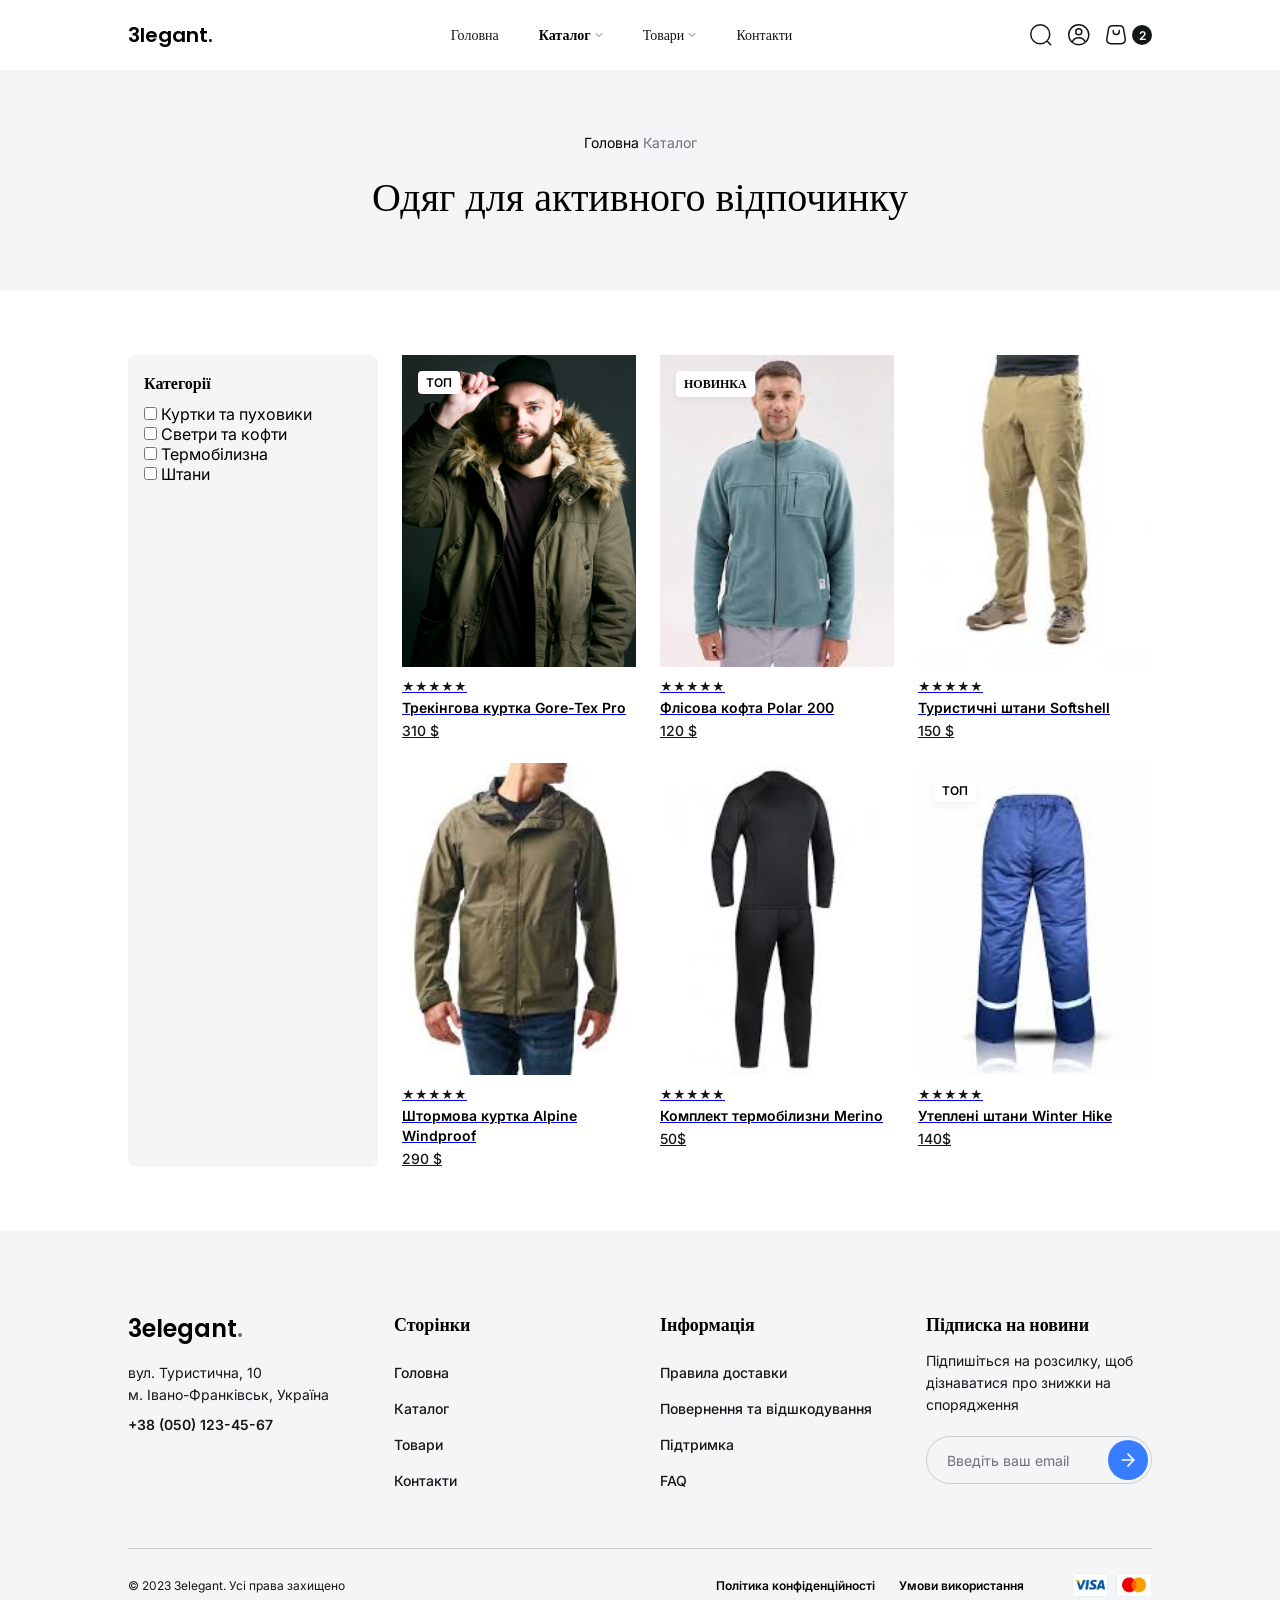
==== catalog.html @ e3bf9ad6 "add 3 pages and filters" ====
<!DOCTYPE html>
<html lang="uk">
<head>
  <meta charset="UTF-8">
  <meta name="viewport" content="width=device-width, initial-scale=1.0">
  <title>Каталог - 3legant</title>
  <meta name="description" content="Каталог одягу для активного відпочинку, туризму та спорту.">
  <script src="assets/js/script.js" defer></script>
  <link rel="stylesheet" href="assets/css/style.css">
</head>
<body>

  <header class="main-header">
    <div class="header-container">
      <button class="burger-menu" aria-label="Відкрити меню"><span></span><span></span><span></span></button>
      <a href="index.html" class="logo">3legant.</a>
      <nav class="nav-menu">
        <a href="index.html" class="nav-link">Головна</a>
        <a href="catalog.html" class="nav-link dropdown active">Каталог</a>
        <a href="product.html" class="nav-link dropdown">Товари</a>
        <a href="contact.html" class="nav-link">Контакти</a>
      </nav>
      <div class="header-icons">
        <button class="icon-btn search-btn" aria-label="Пошук">
          <svg width="22" height="22" viewBox="0 0 22 22" fill="none" xmlns="http://www.w3.org/2000/svg"><path d="M17.25 17.25L20.75 20.75M19.75 10.25C19.75 5.00329 15.4967 0.75 10.25 0.75C5.00329 0.75 0.75 5.00329 0.75 10.25C0.75 15.4967 5.00329 19.75 10.25 19.75C15.4967 19.75 19.75 15.4967 19.75 10.25Z" stroke="#141718" stroke-width="1.5" stroke-linecap="round" stroke-linejoin="round"/></svg>
        </button>
        <button class="icon-btn profile-btn" aria-label="Профіль">
          <svg width="22" height="22" viewBox="0 0 22 22" fill="none" xmlns="http://www.w3.org/2000/svg"><path d="M17.3088 18.2988C16.3154 15.6418 13.7536 13.75 10.75 13.75C7.74638 13.75 5.1846 15.6418 4.19117 18.2988M4.19117 18.2988C5.94694 19.8256 8.24052 20.75 10.75 20.75C13.2595 20.75 15.5531 19.8256 17.3088 18.2988C19.4172 16.4654 20.75 13.7634 20.75 10.75C20.75 5.22715 16.2728 0.75 10.75 0.75C5.22715 0.75 0.75 5.22715 0.75 10.75C0.75 13.7634 2.08285 16.4654 4.19117 18.2988ZM13.75 7.75C13.75 9.40685 12.4069 10.75 10.75 10.75C9.09315 10.75 7.75 9.40685 7.75 7.75C7.75 6.09315 9.09315 4.75 10.75 4.75C12.4069 4.75 13.75 6.09315 13.75 7.75Z" stroke="#141718" stroke-width="1.5" stroke-linejoin="round"/></svg>
        </button>
        <div class="cart-wrapper">
          <a href="#" class="cart-link" aria-label="Кошик">
            <svg width="21" height="20" viewBox="0 0 21 20" fill="none" xmlns="http://www.w3.org/2000/svg"><path d="M13.6408 0.75H6.41784C4.46248 0.75 2.79372 2.16365 2.47226 4.0924L0.805597 14.0924C0.399243 16.5305 2.27942 18.75 4.75117 18.75H15.3075C17.7792 18.75 19.6594 16.5305 19.2531 14.0924L17.5864 4.0924C17.2649 2.16365 15.5962 0.75 13.6408 0.75Z" stroke="#141718" stroke-width="1.5" stroke-linejoin="round"/><path d="M7.25 5.5L7.25 6.5C7.25 8.15685 8.59315 9.5 10.25 9.5C11.9069 9.5 13.25 8.15685 13.25 6.5V5.5" stroke="#141718" stroke-width="1.5" stroke-linecap="round" stroke-linejoin="round"/></svg>
          </a>
          <div class="cart-badge">2</div>
        </div>
      </div>
    </div> 
  </header>

  <main>
    <section class="page-header">
      <div class="breadcrumbs">
        <a href="index.html">Головна</a> Каталог
      </div>
      <h1 class="section-title">Одяг для активного відпочинку</h1>
    </section>

    <section class="catalog-content">
      <div class="catalog-layout">
        <aside class="filters-sidebar">
          <div class="filter-group">
            <h3 class="filter-title">Категорії</h3>
            <label><input type="checkbox" class="category-filter" value="jackets"> Куртки та пуховики</label><br>
            <label><input type="checkbox" class="category-filter" value="fleece"> Светри та кофти</label><br>
            <label><input type="checkbox" class="category-filter" value="thermal"> Термобілизна</label><br>
            <label><input type="checkbox" class="category-filter" value="pants"> Штани</label>
          </div>
        </aside>
        <div class="catalog-grid" id="catalogGrid">
        </div>

      </div>
    </section>
  </main>
  <footer id="footer" class="main-footer">
    <div class="footer-top-grid">
      <div class="footer-brand-col">
        <a href="index.html" class="footer-logo">3elegant<span>.</span></a>
        <p class="footer-address">вул. Туристична, 10<br>м. Івано-Франківськ, Україна</p>
        <p class="footer-phone">+38 (050) 123-45-67</p>
      </div>

      <div class="footer-menu-col">
        <h3 class="footer-col-title">Сторінки</h3>
        <ul class="footer-links-list">
          <li><a href="index.html">Головна</a></li>
          <li><a href="catalog.html">Каталог</a></li>
          <li><a href="product.html">Товари</a></li>
          <li><a href="contact.html">Контакти</a></li>
        </ul>
      </div>

      <div class="footer-menu-col">
        <h3 class="footer-col-title">Інформація</h3>
        <ul class="footer-links-list">
          <li><a href="#">Правила доставки</a></li>
          <li><a href="#">Повернення та відшкодування</a></li>
          <li><a href="#">Підтримка</a></li>
          <li><a href="#">FAQ</a></li>
        </ul>
      </div>

      <div class="footer-newsletter-col">
        <h3 class="footer-col-title accent">Підписка на новини</h3>
        <p class="newsletter-desc">Підпишіться на розсилку, щоб дізнаватися про знижки на спорядження</p>
        <form class="newsletter-form">
          <input type="email" placeholder="Введіть ваш email" required class="newsletter-input">
          <button type="submit" class="newsletter-submit-btn" aria-label="Підписатися">
            <svg width="20" height="20" viewBox="0 0 24 24" fill="none" stroke="currentColor" stroke-width="2" stroke-linecap="round" stroke-linejoin="round">
              <line x1="5" y1="12" x2="19" y2="12"></line>
              <polyline points="12 5 19 12 12 19"></polyline>
            </svg>
          </button>
        </form>
      </div>
    </div>

    <div class="footer-bottom">
      <div class="footer-payments">
        <img src="assets/images/visa.jpg" alt="Visa">
        <img src="assets/images/mastercard.jpg" alt="Mastercard">
      </div>
      <div class="footer-legal">
        <a href="#">Політика конфіденційності</a>
        <a href="#">Умови використання</a>
      </div>
      <p class="footer-copyright">© 2023 3elegant. Усі права захищено</p>
    </div>
  </footer>

</body>
</html>
---- assets/css/style.css ----
@import url('variables.css');

* {
  box-sizing: border-box;
  margin: 0;
  padding: 0;
}

body {
  font-family: var(--font-family);
  background-color: var(--white);
}


.notification-bar {
  position: relative;
  display: flex;
  align-items: center;
  justify-content: center;
  width: 100%;
  min-height: 40px;
  background-color: var(--primary-blue);
  color: var(--white);
  padding: 8px 40px 8px 16px;
}

.notification-content {
  display: flex;
  align-items: center;
  justify-content: center;
  gap: 12px;
}

.text-icon-group {
  display: flex;
  align-items: center;
  gap: 8px;
}

.promo-text {
  font-size: 0.75rem;
  font-weight: 600;
  line-height: 1.125rem;
  white-space: normal;
  text-align: center;
}

.shop-now-btn {
  display: none;
  align-items: center;
  gap: 4px;
  font-size: 0.875rem;
  font-weight: 500;
  line-height: 1.5rem;
  color: var(--white);
  text-decoration: none;
  border-bottom: 1px solid var(--white);
  padding-bottom: 1px;
  white-space: nowrap;
}

.shop-now-btn:hover {
  opacity: 0.8;
}

.close-btn {
  position: absolute;
  right: 16px;
  top: 50%;
  transform: translateY(-50%);
  width: 20px;
  height: 20px;
  background: transparent;
  border: none;
  color: var(--white);
  cursor: pointer;
  display: flex;
  align-items: center;
  justify-content: center;
}

.close-btn:hover {
  opacity: 0.8;
}

.main-header {
  position: relative;
  width: 100%;
  background-color: var(--white);
  padding: 16px 16px;
}

.header-container {
  display: flex;
  align-items: center;
  width: 100%;
}

.burger-menu {
  display: flex;
  flex-direction: column;
  justify-content: space-between;
  width: 24px;
  height: 16px;
  background: transparent;
  border: none;
  cursor: pointer;
  padding: 0;
  margin-right: 8px;
}

.burger-menu span {
  display: block;
  width: 100%;
  height: 2px;
  background-color: var(--dark-grey);
  border-radius: 2px;
  transition: transform 0.3s ease, opacity 0.3s ease;
}

.burger-menu.active span:nth-child(1) {
  transform: translateY(5px) rotate(45deg);
}

.burger-menu.active span:nth-child(2) {
  opacity: 0;
}

.burger-menu.active span:nth-child(3) {
  transform: translateY(-5px) rotate(-45deg);
}

.logo {
  font-family: var(--font-poppins);
  font-size: 1.25rem;
  font-weight: 600;
  color: var(--dark);
  text-decoration: none;
  margin-right: auto;
}

.logo span {
  color: var(--grey);
}

.nav-menu, 
.search-btn, 
.profile-btn {
  display: none;
}

.nav-menu.active {
  display: flex;
  flex-direction: column;
  position: absolute;
  top: 100%;
  left: 0;
  width: 100%;
  height: auto;
  background-color: var(--white);
  padding: 24px 20px 40px 20px;
  gap: 20px;
  box-shadow: 0px 16px 32px rgba(0, 0, 0, 0.08);
  z-index: 999;
}

.nav-menu.active .nav-link {
  display: block;
  font-family: var(--font-space);
  font-size: 1.125rem;
  font-weight: 500;
  color: var(--dark-grey);
  text-decoration: none;
  padding: 8px 0;
  border-bottom: 1px solid var(--grey);
}

.nav-menu.active .nav-link:last-child {
  border-bottom: none;
}

.nav-link.active {
  color: var(--dark);
  font-weight: 600;
}

.header-icons {
  display: flex;
  align-items: center;
}

.cart-wrapper {
  display: flex;
  align-items: center;
  gap: 5px;
}

.cart-link {
  position: relative;
  color: var(--dark-grey);
  display: flex;
  align-items: center;
  text-decoration: none;
}

.cart-badge {
  display: flex;
  align-items: center;
  justify-content: center;
  width: 20px;
  height: 20px;
  background-color: var(--dark-grey);
  color: var(--white);
  font-family: var(--font-family);
  font-size: 0.75rem;
  font-weight: 600;
  border-radius: 50%;
}


.hero-section {
  display: flex;
  flex-direction: column;
  width: 100%;
}

.hero-img {
  width: 100%;
  height: 100%;
  object-fit: cover;
  object-position: center top;
  display: block;
}

.hero-image-box {
  width: 100%;
  height: 380px;
  overflow: hidden;
}

.hero-content-box {
  width: 100%;
  background-color: var(--bg-dark);
  color: var(--white);
  padding: 48px 24px 64px 24px;
}

.hero-title {
  font-family: var(--font-poppins);
  font-size: 2.5rem;
  font-weight: 500;
  line-height: 2.75rem;
  letter-spacing: -0.04em;
  margin-bottom: 16px;
}

.hero-description {
  font-family: var(--font-inter);
  font-size: 0.875rem;
  font-weight: 400;
  line-height: 1.375rem;
  color: var(--white);
  margin-bottom: 32px;
}

.hero-btn {
  display: inline-block;
  background-color: var(--primary-blue);
  color: var(--dark);
  font-family: var(--font-family);
  font-size: 1rem;
  font-weight: 500;
  padding: 12px 40px;
  border-radius: 8px;
  text-decoration: none;
}

.hero-btn:hover {
  background-color: var(--primary-blue);
}

.brands-section {
  padding: 48px 16px 24px 16px;
  text-align: center;
  width: 100%;
}

.section-title-small {
  font-family: var(--font-inter);
  font-size: 1.5rem;
  font-weight: 500;
  text-transform: none;
  letter-spacing: -0.02em;
  color: var(--grey);
  margin-bottom: 32px;
}

.brands-container {
  position: relative;
  width: 100%;
}

.brands-grid {
  display: flex;
  overflow-x: auto;
  scroll-snap-type: x mandatory;
  gap: 24px;
  padding: 0 8px 16px 8px;
  scrollbar-width: none;
  align-items: center;
}

.brands-grid::-webkit-scrollbar {
  display: none;
}

.brand-item {
  scroll-snap-align: center;
  flex: 0 0 auto;
  display: flex;
  align-items: center;
  justify-content: center;
}

.brand-item img {
  height: 38px;
  opacity: 0.8;
  transition: opacity 0.2s;
}

.brand-item img:hover {
  opacity: 1;
}

.brands-arrows {
  display: flex;
  justify-content: center;
  gap: 24px;
  margin-top: 8px;
}

.arrow-btn {
  background: transparent;
  border: none;
  font-size: 1.25rem;
  color: var(--dark-grey);
  cursor: pointer;
}

.products-section {
  padding: 40px 16px;
  width: 100%;
}

.products-header {
  display: flex;
  align-items: center;
  justify-content: space-between;
  margin-bottom: 24px;
}

.section-title {
  font-family: var(--font-poppins);
  font-size: 2rem;
  font-weight: 500;
  color: var(--dark);
}

.slider-dots {
  display: flex;
  gap: 8px;
}

.dot {
  width: 8px;
  height: 8px;
  background-color: var(--grey);
  border-radius: 50%;
  cursor: pointer;
  transition: background-color 0.3s ease, box-shadow 0.3s ease;
}

.dot.active {
  background-color: var(--dark);
  box-shadow: 0 0 0 2px var(--white), 0 0 0 3px var(--dark);
}

.products-slider {
  display: flex;
  overflow-x: auto;
  scroll-snap-type: x mandatory;
  gap: 16px;
  scrollbar-width: none;
}

.products-slider::-webkit-scrollbar {
  display: none;
}

.product-card {
  scroll-snap-align: start;
  flex: 0 0 85%;
  display: flex;
  flex-direction: column;
}

.product-image-box {
  position: relative;
  width: 100%;
  aspect-ratio: 3 / 4;
  background-color: var(--white);
  overflow: hidden;
}

.product-img {
  width: 100%;
  height: 100%;
  object-fit: cover;
}

.badge-new {
  position: absolute;
  top: 16px;
  left: 16px;
  background-color: var(--white);
  color: var(--dark);
  font-family: var(--font-poppins);
  font-size: 0.75rem;
  font-weight: 600;
  padding: 4px 8px;
  border-radius: 4px;
  box-shadow: 0px 4px 8px rgba(0, 0, 0, 0.05);
}

.wishlist-btn {
  position: absolute;
  top: 16px;
  right: 16px;
  background: var(--white);
  border: none;
  width: 32px;
  height: 32px;
  border-radius: 50%;
  display: flex;
  align-items: center;
  justify-content: center;
  cursor: pointer;
  color: var(--dark-grey);
  box-shadow: 0px 4px 8px rgba(0, 0, 0, 0.05);
}

.add-to-cart-btn {
  position: absolute;
  bottom: 16px;
  left: 50%;
  transform: translateX(-50%);
  width: 90%;
  background-color: var(--dark-grey);
  color: var(--white);
  border: none;
  font-family: var(--font-inter);
  font-size: 0.875rem;
  font-weight: 500;
  padding: 10px 0;
  border-radius: 6px;
  cursor: pointer;
}

.product-info {
  padding-top: 12px;
  display: flex;
  flex-direction: column;
  flex-grow: 1;
}

.stars {
  color: var(--dark-grey);
  font-size: 0.75rem;
  margin-bottom: 4px;
}

.product-name {
  font-family: var(--font-inter);
  font-size: 0.875rem;
  font-weight: 600;
  line-height: 1.25rem;
  color: var(--dark);
  margin-bottom: 4px;
  flex-grow: 1;
}

.product-price {
  font-family: var(--font-inter);
  font-size: 0.875rem;
  font-weight: 500;
  color: var(--dark-grey);
}

.categories-section {
  padding: 40px 16px;
  width: 100%;
  text-align: center;
}

.categories-main-title {
  font-family: var(--font-poppins);
  font-size: 2rem;
  font-weight: 500;
  color: var(--dark);
  margin-bottom: 32px;
}

.categories-grid {
  display: grid;
  grid-template-columns: repeat(2, 1fr);
  gap: 24px 16px;
}

.category-item {
  display: flex;
  flex-direction: column;
  align-items: center;
}

.category-img-box {
  width: 100%;
  aspect-ratio: 1 / 1;
  border-radius: 50%;
  overflow: hidden;
  background-color: var(--white);
  margin-bottom: 12px;
}

.category-img-box img {
  width: 100%;
  height: 100%;
  object-fit: cover;
}

.category-name {
  font-family: var(--font-inter);
  font-size: 0.875rem;
  font-weight: 600;
  color: var(--dark);
}

.collections-section {
  padding: 16px 16px;
  width: 100%;
}

.collections-grid {
  display: flex;
  flex-direction: column;
  gap: 16px;
  width: 100%;
}

.collection-card {
  position: relative;
  width: 100%;
  height: 420px;
  overflow: hidden;
  background-color: var(--white);
}

.collection-img {
  width: 100%;
  height: 100%;
  object-fit: cover;
  display: block;
}

.collection-content {
  position: absolute;
  left: 32px;
  bottom: 32px;
  z-index: 2;
}

.collection-title {
  font-family: var(--font-poppins);
  font-size: 1.75rem;
  font-weight: 500;
  line-height: 2.25rem;
  color: var(--white);
  margin-bottom: 8px;
  text-shadow: 0px 2px 4px rgba(0, 0, 0, 0.2);
}

.collection-link {
  display: inline-flex;
  align-items: center;
  gap: 4px;
  font-family: var(--font-inter);
  font-size: 0.875rem;
  font-weight: 500;
  line-height: 1.5rem;
  color: var(--white);
  text-decoration: none;
  border-bottom: 1px solid var(--white);
  padding-bottom: 2px;
  transition: opacity 0.2s ease;
}

.collection-link:hover {
  opacity: 0.8;
}

.bestseller-section {
  padding: 40px 16px;
  width: 100%;
  text-align: center;
}

.bestseller-main-title {
  font-family: var(--font-poppins);
  font-size: 2rem;
  font-weight: 500;
  color: var(--dark);
  margin-bottom: 32px;
}

.bestseller-grid {
  display: grid;
  grid-template-columns: repeat(2, 1fr);
  gap: 24px 16px;
  text-align: left;
}

.badge-hot {
  position: absolute;
  top: 16px;
  left: 16px;
  background-color: var(--white);
  color: var(--dark);
  font-family: var(--font-inter);
  font-size: 0.75rem;
  font-weight: 600;
  padding: 4px 8px;
  border-radius: 4px;
  box-shadow: 0px 4px 8px rgba(0, 0, 0, 0.05);
}

.badge-sale {
  position: absolute;
  top: 48px;
  left: 16px;
  background-color: var(--green);
  color: var(--white);
  font-family: var(--font-poppins);
  font-size: 0.75rem;
  font-weight: 600;
  padding: 4px 8px;
  border-radius: 4px;
}

.price-wrapper {
  display: flex;
  align-items: center;
  gap: 8px;
  flex-wrap: wrap;
}

.product-old-price {
  font-family: var(--font-inter);
  font-size: 0.75rem;
  font-weight: 400;
  color: var(--grey);
  text-decoration: line-through;
}

.promo-banner-section {
  padding: 16px 16px;
  width: 100%;
}

.promo-banner-container {
  display: flex;
  flex-direction: column;
  width: 100%;
  background-color: var(--light-gray);
}

.promo-banner-image-box {
  width: 100%;
  height: 320px;
  overflow: hidden;
}

.promo-banner-img {
  width: 100%;
  height: 100%;
  object-fit: cover;
  display: block;
}

.promo-banner-content-box {
  width: 100%;
  padding: 48px 24px;
  display: flex;
  align-items: center;
}

.promo-banner-text-container {
  width: 100%;
}

.promo-banner-badge {
  display: block;
  font-family: var(--font-inter);
  font-size: 0.875rem;
  font-weight: 700;
  color: var(--primary-blue);
  margin-bottom: 16px;
  text-transform: uppercase;
}

.promo-banner-title {
  font-family: var(--font-poppins);
  font-size: 2rem;
  font-weight: 500;
  line-height: 2.375rem;
  color: var(--dark);
  margin-bottom: 12px;
  letter-spacing: -0.02em;
}

.promo-banner-description {
  font-family: var(--font-inter);
  font-size: 0.875rem;
  font-weight: 400;
  line-height: 1.375rem;
  color: var(--dark-grey);
  margin-bottom: 24px;
}

.promo-banner-link {
  display: inline-flex;
  align-items: center;
  gap: 4px;
  font-family: var(--font-inter);
  font-size: 0.875rem;
  font-weight: 500;
  line-height: 1.5rem;
  color: var(--dark);
  text-decoration: none;
  border-bottom: 1px solid var(--dark);
  padding-bottom: 2px;
  transition: opacity 0.2s ease;
}

.promo-banner-link:hover {
  opacity: 0.7;
}

.video-promo-section {
  padding: 40px 16px;
  width: 100%;
  text-align: center;
}

.video-promo-header {
  margin-bottom: 24px;
}

.video-promo-badge {
  display: block;
  font-family: var(--font-inter);
  font-size: 0.75rem;
  font-weight: 700;
  color: var(--primary-blue);
  text-transform: uppercase;
  letter-spacing: 0.05em;
  margin-bottom: 8px;
}

.video-promo-title {
  font-family: var(--font-poppins);
  font-size: 2rem;
  font-weight: 500;
  line-height: 2.375rem;
  color: var(--dark);
  margin-bottom: 8px;
  letter-spacing: -0.02em;
}

.video-promo-subtitle {
  font-family: var(--font-inter);
  font-size: 0.875rem;
  font-weight: 400;
  line-height: 1.375rem;
  color: var(--dark-grey);
}

.video-promo-container {
  position: relative;
  width: 100%;
  aspect-ratio: 2 / 3;
  border-radius: 16px;
  overflow: hidden;
  background-color: var(--white);
  box-shadow: 0px 8px 24px rgba(0, 0, 0, 0.04);
}

.video-promo-img {
  width: 100%;
  height: 100%;
  object-fit: cover;
  display: block;
}

.articles-section {
  padding: 40px 16px;
  width: 100%;
}

.articles-header {
  display: flex;
  flex-direction: column;
  align-items: flex-start;
  gap: 16px;
  margin-bottom: 32px;
}

.articles-main-title {
  font-family: var(--font-poppins);
  font-size: 2rem;
  font-weight: 500;
  line-height: 2.375rem;
  color: var(--dark);
  letter-spacing: -0.02em;
}

.view-more-link {
  display: inline-flex;
  align-items: center;
  gap: 4px;
  font-family: var(--font-inter);
  font-size: 0.875rem;
  font-weight: 500;
  line-height: 1.5rem;
  color: var(--dark);
  text-decoration: none;
  border-bottom: 1px solid var(--dark);
  padding-bottom: 2px;
}

.articles-grid {
  display: flex;
  flex-direction: column;
  gap: 24px;
  width: 100%;
}

.article-card {
  width: 100%;
  display: flex;
  flex-direction: column;
}

.article-image-box {
  width: 100%;
  aspect-ratio: 4 / 3;
  overflow: hidden;
  background-color: var(--white);
  margin-bottom: 16px;
}

.article-img {
  width: 100%;
  height: 100%;
  object-fit: cover;
  display: block;
}

.article-info {
  display: flex;
  flex-direction: column;
  align-items: flex-start;
}

.article-title {
  font-family: var(--font-poppins);
  font-size: 1.125rem;
  font-weight: 500;
  line-height: 1.625rem;
  color: var(--dark);
  margin-bottom: 8px;
}

.article-link {
  display: inline-flex;
  align-items: center;
  gap: 4px;
  font-family: var(--font-inter);
  font-size: 0.875rem;
  font-weight: 500;
  line-height: 1.5rem;
  color: var(--dark);
  text-decoration: none;
  border-bottom: 1px solid var(--dark);
  padding-bottom: 2px;
  transition: opacity 0.2s ease;
}

.article-link:hover,
.view-more-link:hover {
  opacity: 0.7;
}

.instagram-features-section {
  width: 100%;
}

.instagram-container {
  padding: 40px 16px;
  text-align: center;
  width: 100%;
}

.instagram-header {
  margin-bottom: 32px;
}

.instagram-badge {
  display: block;
  font-family: var(--font-inter);
  font-size: 0.75rem;
  font-weight: 700;
  color: var(--grey);
  text-transform: uppercase;
  letter-spacing: 0.05em;
  margin-bottom: 8px;
}

.instagram-title {
  font-family: var(--font-poppins);
  font-size: 2rem;
  font-weight: 500;
  line-height: 2.375rem;
  color: var(--dark);
  margin-bottom: 12px;
  letter-spacing: -0.02em;
}

.instagram-subtitle {
  font-family: var(--font-inter);
  font-size: 0.875rem;
  font-weight: 400;
  line-height: 1.375rem;
  color: var(--dark-grey);
  margin-bottom: 12px;
}

.instagram-tag {
  font-family: var(--font-poppins);
  font-size: 1rem;
  font-weight: 600;
  color: var(--grey);
  text-decoration: none;
}

.instagram-grid {
  display: flex;
  flex-direction: column;
  gap: 16px;
  width: 100%;
}

.instagram-item {
  width: 100%;
  aspect-ratio: 1 / 1;
  overflow: hidden;
  background-color: var(--light-gray);
}

.instagram-item img {
  width: 100%;
  height: 100%;
  object-fit: cover;
  display: block;
}

.features-container {
  padding: 48px 16px;
  background-color: var(--white);
  width: 100%;
}

.features-grid {
  display: grid;
  grid-template-columns: repeat(2, 1fr);
  gap: 32px 16px;
}

.feature-item {
  display: flex;
  flex-direction: column;
  align-items: flex-start;
  text-align: left;
}

.feature-icon {
  color: var(--dark-grey);
  margin-bottom: 16px;
  display: flex;
  align-items: center;
  justify-content: center;
}

.feature-title {
  font-family: var(--font-poppins);
  font-size: 1.125rem;
  font-weight: 500;
  line-height: 1.625rem;
  color: var(--dark);
  margin-bottom: 4px;
}

.feature-text {
  font-family: var(--font-inter);
  font-size: 0.75rem;
  font-weight: 400;
  line-height: 1.125rem;
  color: var(--grey);
}


.main-footer {
  background-color: var(--light-gray);
  padding: 48px 16px 32px 16px;
  width: 100%;
}

.footer-top-grid {
  display: flex;
  flex-direction: column;
  gap: 32px;
  width: 100%;
}

.footer-brand-col {
  display: flex;
  flex-direction: column;
  align-items: flex-start;
  border-bottom: 1px solid var(--grayish-blue);
  padding-bottom: 32px;
  width: 100%;
}

.footer-logo {
  font-family: var(--font-poppins);
  font-size: 1.5rem;
  font-weight: 600;
  color: var(--dark);
  text-decoration: none;
  margin-bottom: 16px;
}

.footer-logo span {
  color: var(--grey);
}

.footer-address, 
.footer-phone {
  font-family: var(--font-inter);
  font-size: 0.875rem;
  font-weight: 400;
  line-height: 1.375rem;
  color: var(--dark-grey);
  margin-bottom: 8px;
}

.footer-phone {
  font-weight: 600;
  margin-bottom: 24px;
}

.footer-socials {
  display: flex;
  gap: 24px;
}

.footer-socials a {
  color: inherit;
  display: flex;
  align-items: center;
  justify-content: center;
  transition: opacity 0.2s;
}

.footer-socials a:hover {
  opacity: 0.7;
}

.footer-menu-col {
  width: 100%;
  border-bottom: 1px solid var(--grayish-blue);
  padding-bottom: 16px;
}

.footer-accordion-header {
  display: flex;
  justify-content: space-between;
  align-items: center;
  cursor: pointer;
}

.footer-col-title {
  font-family: var(--font-poppins);
  font-size: 1rem;
  font-weight: 600;
  color: var(--dark);
}

.accordion-arrow {
  color: var(--dark);
  transition: transform 0.3s ease;
}

.footer-links-list {
  list-style: none;
  display: flex;
  flex-direction: column;
  gap: 12px;
  padding-top: 16px;
}

.footer-links-list a {
  font-family: var(--font-inter);
  font-size: 0.875rem;
  font-weight: 500;
  color: var(--dark-grey);
  text-decoration: none;
  transition: color 0.2s;
}

.footer-links-list a:hover {
  color: var(--dark);
}

.footer-newsletter-col {
  width: 100%;
  padding-bottom: 16px;
}

.footer-col-title.accent {
  margin-bottom: 12px;
}

.newsletter-desc {
  font-family: var(--font-inter);
  font-size: 0.875rem;
  font-weight: 400;
  line-height: 1.375rem;
  color: var(--dark-grey);
  margin-bottom: 20px;
}

.newsletter-form {
  position: relative;
  width: 100%;
}

.newsletter-input {
  width: 100%;
  height: 48px;
  background-color: transparent;
  border: 1px solid var(--grayish-blue);
  border-radius: 24px;
  padding: 0 56px 0 20px;
  font-family: var(--font-inter);
  font-size: 0.875rem;
  color: var(--dark);
  outline: none;
}

.newsletter-input::placeholder {
  color: var(--grey);
}

.newsletter-submit-btn {
  position: absolute;
  right: 4px;
  top: 4px;
  width: 40px;
  height: 40px;
  background-color: var(--primary-blue);
  border: none;
  border-radius: 50%;
  color: var(--white);
  display: flex;
  align-items: center;
  justify-content: center;
  cursor: pointer;
  transition: background-color 0.2s;
}

.newsletter-submit-btn:hover {
  background-color: var(--primary-blue);
}

.footer-bottom {
  display: flex;
  flex-direction: column;
  align-items: center;
  gap: 24px;
  margin-top: 32px;
  padding-top: 24px;
  width: 100%;
}

.footer-payments {
  display: flex;
  justify-content: center;
  align-items: center;
  gap: 8px;
  flex-wrap: wrap;
}

.footer-payments img {
  height: 24px;
  object-fit: contain;
}

.footer-legal {
  display: flex;
  gap: 24px;
}

.footer-legal a {
  font-family: var(--font-inter);
  font-size: 0.75rem;
  font-weight: 600;
  color: var(--dark);
  text-decoration: none;
}

.footer-copyright {
  font-family: var(--font-inter);
  font-size: 0.75rem;
  font-weight: 400;
  color: var(--dark-grey);
  order: 3;
}


.page-header {
  padding: 32px 16px;
  background-color: var(--light-gray);
  text-align: center;
}

.breadcrumbs {
  font-family: var(--font-inter);
  font-size: 0.875rem;
  color: var(--grey);
  margin-bottom: 16px;
}

.breadcrumbs a {
  color: var(--dark);
  text-decoration: none;
}


.catalog-content {
  padding: 32px 16px;
}

.catalog-layout {
  display: flex;
  flex-direction: column;
  gap: 24px;
}

.filters-sidebar {
  width: 100%;
  background: var(--light-gray);
  padding: 16px;
  border-radius: 8px;
}

.filter-group {
  margin-bottom: 16px;
}

.filter-title {
  font-family: var(--font-poppins);
  font-size: 1rem;
  font-weight: 600;
  margin-bottom: 8px;
}

.catalog-grid {
  display: grid;
  grid-template-columns: repeat(2, 1fr);
  gap: 16px;
}


.product-single-container {
  max-width: 1120px;
  margin: 0 auto;
  padding: 32px 16px;
  display: flex;
  flex-direction: column;
  gap: 32px;
}

.single-gallery {
  width: 100%;
}

.single-product-img {
  width: 100%;
  height: auto;
  border-radius: 12px;
  object-fit: cover;
  display: block;
}

.single-info {
  width: 100%;
  display: flex;
  flex-direction: column;
}

.single-title {
  font-family: var(--font-poppins);
  font-size: 2rem;
  font-weight: 500;
  line-height: 1.25;
  color: var(--dark);
  margin-bottom: 12px;
}

.single-price {
  font-family: var(--font-inter);
  font-size: 1.5rem;
  font-weight: 600;
  color: var(--dark);
  margin-bottom: 20px;
}

.single-desc {
  font-family: var(--font-inter);
  font-size: 0.875rem;
  line-height: 1.6;
  color: var(--dark-grey);
  margin-bottom: 24px;
}

.size-title {
  font-family: var(--font-inter);
  font-size: 0.875rem;
  font-weight: 600;
  color: var(--dark);
  margin-bottom: 8px;
}

.size-boxes {
  display: flex;
  gap: 10px;
  margin-bottom: 32px;
}

.size-box {
  width: 44px;
  height: 40px;
  border: 1px solid var(--grayish-blue);
  border-radius: 6px;
  background: var(--white);
  font-family: var(--font-inter);
  font-size: 0.875rem;
  font-weight: 500;
  cursor: pointer;
  display: flex;
  align-items: center;
  justify-content: center;
  transition: all 0.2s ease;
}

.size-box.active {
  background: var(--dark);
  color: var(--white);
  border-color: var(--dark);
}

.btn-buy-full {
  width: 100%;
  background-color: var(--primary-blue);
  color: var(--white);
  border: none;
  padding: 16px;
  font-family: var(--font-inter);
  font-size: 1rem;
  font-weight: 500;
  border-radius: 8px;
  cursor: pointer;
  transition: opacity 0.2s ease;
}

.btn-buy-full:hover {
  opacity: 0.9;
}


.contact-section {
  padding: 40px 16px;
  display: flex;
  flex-direction: column;
  gap: 40px;
}

.contact-info-grid {
  display: grid;
  grid-template-columns: 1fr;
  gap: 24px;
}

.contact-card {
  background: var(--light-gray);
  padding: 24px;
  border-radius: 8px;
  text-align: center;
}

.contact-card h3 {
  font-family: var(--font-poppins);
  font-size: 1.125rem;
  margin-bottom: 8px;
}

.contact-form-wrapper {
  background: var(--white);
  padding: 24px;
  border: 1px solid var(--grayish-blue);
  border-radius: 8px;
}

.form-group {
  margin-bottom: 16px;
  display: flex;
  flex-direction: column;
}

.form-group label {
  font-family: var(--font-inter);
  font-size: 0.875rem;
  font-weight: 500;
  margin-bottom: 8px;
  color: var(--dark);
}

.form-group input, 
.form-group textarea {
  width: 100%;
  padding: 12px;
  border: 1px solid var(--grayish-blue);
  border-radius: 8px;
  font-family: var(--font-inter);
}

.form-group textarea {
  resize: vertical;
  min-height: 120px;
}


@media (min-width: 481px) {
  

  .notification-bar {
    padding: 0 48px;
  }

  .text-icon-group {
    gap: 12px;
  }

  .promo-text {
    font-size: 0.875rem;
    line-height: 1.375rem;
    white-space: nowrap;
  }

  .shop-now-btn {
    display: inline-flex;
  }

  .main-header {
    padding: 20px 10%;
  }

  .header-container {
    display: flex;
    align-items: center;
    justify-content: space-between;
    max-width: 1120px;
    margin: 0 auto;
    width: 100%;
  }

  .burger-menu {
    display: none;
  }

  .nav-menu {
    display: flex;
    gap: 40px;
    margin: 0 auto;
  }

  .nav-link {
    font-family: var(--font-space);
    font-size: 0.875rem;
    font-weight: 500;
    color: var(--dark-grey);
    text-decoration: none;
    display: flex;
    align-items: center;
    gap: 4px;
  }
  
  .nav-link:hover {
    color: var(--dark-grey);
  }

  .nav-link.dropdown::after {
    content: "";
    display: inline-block;
    width: 8px;
    height: 4px;
    background-image: url("data:image/svg+xml,%3Csvg xmlns='http://www.w3.org/2000/svg' viewBox='0 0 8 4' fill='none'%3E%3Cpath d='M1 0.5L4 3.5L7 0.5' stroke='%236C7275' stroke-linecap='round' stroke-linejoin='round'/%3E%3C/svg%3E");
    background-repeat: no-repeat;
    background-position: center;
  }

  .logo {
    margin-right: 0;
  }

  .header-icons {
    display: flex;
    align-items: center;
    gap: 16px;
  }

  .icon-btn {
    background: transparent;
    border: none;
    color: var(--dark-grey);
    cursor: pointer;
    display: flex;
    align-items: center;
    justify-content: center;
    padding: 0;
  }

  .search-btn, 
  .profile-btn {
    display: flex;
  }


  .hero-section {
    flex-direction: row;
    min-height: calc(100vh - 80px);
    width: 100%;
  }

  .hero-image-box {
    width: 50%;
    height: auto;
    align-self: stretch;
  }

  .hero-content-box {
    width: 50%;
    padding: 32px 0 32px 5%;
    display: flex;
    align-items: center;
    justify-content: flex-start;
  }

  .hero-text-container {
    max-width: 460px;
  }

  .hero-title {
    font-size: 4.5rem;
    line-height: 4.75rem;
    margin-bottom: 24px;
  }

  .hero-description {
    font-size: 1rem;
    line-height: 1.625rem;
    margin-bottom: 40px;
  }

  .hero-btn {
    color: var(--white);
  }

  .brands-section {
    padding: 64px 10% 32px 10%;
  }

  .brands-grid {
    justify-content: space-between;
    overflow: visible;
  }

  .brand-item {
    flex: 1;
  }

  .brands-arrows {
    display: none;
  }

  .products-section {
    padding: 64px 10%;
  }

  .section-title {
    font-size: 2.5rem;
  }

  .products-slider {
    overflow: visible;
    display: grid;
    grid-template-columns: repeat(4, 1fr);
    gap: 24px;
  }

 .product-card {
    flex: none;
    display: flex;
    flex-direction: column;
  }

  .add-to-cart-btn {
    opacity: 0;
    transition: opacity 0.2s ease;
  }

  .product-image-box:hover .add-to-cart-btn {
    opacity: 1;
  }

  .categories-section {
    padding: 64px 10%;
  }

  .categories-main-title {
    font-size: 2.5rem;
    margin-bottom: 48px;
  }

  .categories-grid {
    grid-template-columns: repeat(6, 1fr);
    gap: 24px;
  }

  .section-title-small {
    color: var(--dark);
  }

  .slider-dots {
    display: none;
  }

  .collections-section {
    padding: 32px 10%;
  }

  .collections-grid {
    display: grid;
    grid-template-columns: repeat(2, 1fr);
    gap: 24px;
  }

  .collection-card {
    height: 540px;
  }

  .collection-title {
    font-size: 2.125rem;
    line-height: 2.5rem;
    margin-bottom: 12px;
  }

  .bestseller-section {
    padding: 64px 10%;
  }

  .bestseller-main-title {
    font-size: 2.5rem;
    margin-bottom: 48px;
  }

  .bestseller-grid {
    grid-template-columns: repeat(4, 1fr);
    gap: 40px 24px;
  }

  .promo-banner-section {
    padding: 32px 0;
    width: 100%;
  }

  .promo-banner-container {
    flex-direction: row;
    min-height: 460px;
    width: 100%;
  }

  .promo-banner-image-box {
    width: 50%;
    height: auto;
    align-self: stretch;
  }

  .promo-banner-content-box {
    width: 50%;
    padding: 48px 10%;
    display: flex;
    align-items: center;
    justify-content: flex-start;
  }

  .promo-banner-title {
    font-size: 2.5rem;
    line-height: 2.875rem;
    margin-bottom: 16px;
  }

  .promo-banner-description {
    font-size: 1rem;
    line-height: 1.625rem;
    margin-bottom: 32px;
  }

  .video-promo-section {
    padding: 64px 10%;
  }

  .video-promo-title {
    font-size: 2.5rem;
    line-height: 2.875rem;
  }

  .video-promo-subtitle {
    font-size: 1rem;
    line-height: 1.625rem;
  }

  .video-promo-container {
    aspect-ratio: 16 / 9;
    max-width: 1120px;
    height: 544px;
    width: 100%;
    margin: 0 auto;
    border-radius: 24px;
  }

  .articles-section {
    padding: 64px 10%;
  }

  .articles-header {
    flex-direction: row;
    align-items: flex-end;
    justify-content: space-between;
    max-width: 1120px;
    margin: 0 auto 40px auto;
  }

  .articles-main-title {
    font-size: 2.5rem;
    line-height: 2.875rem;
  }

  .articles-grid {
    flex-direction: row;
    display: grid;
    grid-template-columns: repeat(3, 1fr);
    gap: 24px;
    max-width: 1120px;
    margin: 0 auto;
  }

  .article-image-box {
    aspect-ratio: 1 / 1;
  }

  .article-title {
    font-size: 1.25rem;
    line-height: 1.75rem;
  }

  .instagram-container {
    padding: 64px 10%;
  }

  .instagram-title {
    font-size: 2.5rem;
    line-height: 2.875rem;
  }

  .instagram-subtitle {
    font-size: 1rem;
    line-height: 1.625rem;
  }

  .instagram-grid {
    flex-direction: row;
    display: grid;
    grid-template-columns: repeat(4, 1fr);
    gap: 24px;
    max-width: 1120px;
    margin: 0 auto;
  }

  .features-container {
    padding: 64px 10%;
  }

  .features-grid {
    grid-template-columns: repeat(4, 1fr);
    gap: 24px;
    max-width: 1120px;
    margin: 0 auto;
  }

  .feature-item {
    padding: 0 8px;
  }

  .feature-title {
    font-size: 1.25rem;
    line-height: 1.75rem;
  }

  .feature-text {
    font-size: 0.875rem;
    line-height: 1.375rem;
  }


  .main-footer {
    padding: 80px 10% 40px 10%;
  }

  .footer-top-grid {
    flex-direction: row;
    display: grid;
    grid-template-columns: repeat(4, 1fr);
    gap: 40px;
    max-width: 1120px;
    margin: 0 auto;
    align-items: flex-start;
  }

  .footer-brand-col {
    border-bottom: none;
    padding-bottom: 0;
  }

  .footer-menu-col {
    border-bottom: none;
    padding-bottom: 0;
  }

  .accordion-arrow {
    display: none;
  }

  .footer-col-title {
    font-size: 1.125rem;
    margin-bottom: 24px;
  }

  .footer-links-list {
    padding-top: 0;
    gap: 16px;
  }

  .footer-bottom {
    flex-direction: row-reverse;
    justify-content: space-between;
    max-width: 1120px;
    margin: 48px auto 0 auto;
    padding-top: 24px;
    border-top: 1px solid var(--grayish-blue);
  }

  .footer-payments {
    order: 1;
  }

  .footer-legal {
    order: 2;
    margin-left: auto;
    margin-right: 24px;
  }

  .footer-copyright {
    order: 3;
    text-align: left;
  }


  .page-header {
    padding: 64px 10%;
  }

  .catalog-content {
    padding: 64px 10%;
  }

  .catalog-layout {
    flex-direction: row;
  }

  .filters-sidebar {
    width: 250px;
    flex-shrink: 0;
  }

  .catalog-grid {
    grid-template-columns: repeat(3, 1fr);
    flex-grow: 1;
    gap: 24px;
  }

  .contact-section {
    padding: 64px 10%;
    flex-direction: row;
    align-items: flex-start;
  }

  .contact-info-grid {
    width: 40%;
    grid-template-columns: 1fr;
  }

  .contact-form-wrapper {
    width: 60%;
    padding: 40px;
  }

  .product-single-container {
    flex-direction: row;
    align-items: flex-start;
    gap: 64px;
    padding: 48px 10%;
  }

  .single-gallery {
    width: 50%;
  }

  .single-info {
    width: 50%;
  }

  .single-title {
    font-size: 2.25rem;
  }
}
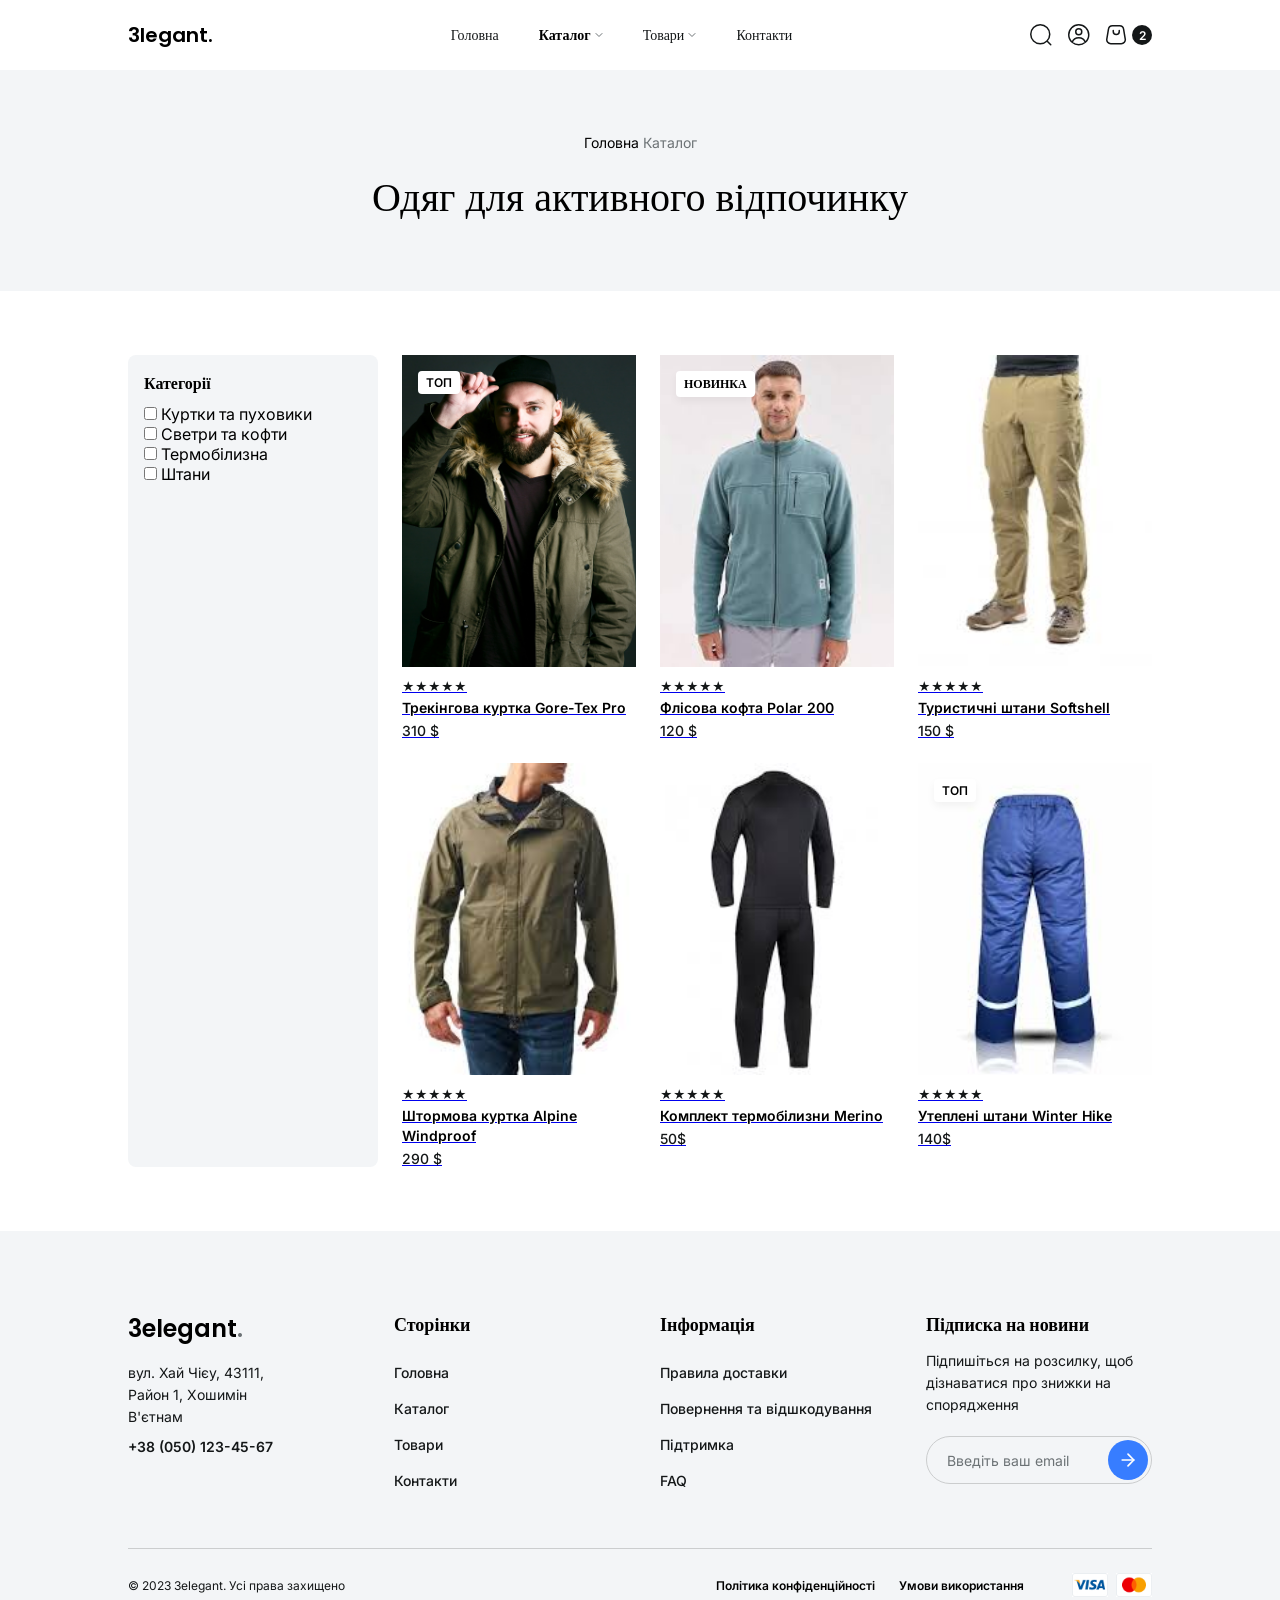
==== commit ef5fa875: "modal window of the shopping basket" ====
--- a/catalog.html
+++ b/catalog.html
@@ -8,6 +8,26 @@
   <script src="assets/js/script.js" defer></script>
   <link rel="stylesheet" href="assets/css/style.css">
 </head>
+
+<div class="cart-modal-overlay" id="cartModal">
+  <div class="cart-modal">
+    <div class="cart-modal-header">
+      <h2>Ваш кошик</h2>
+      <button class="cart-close-btn" id="closeCart" aria-label="Закрити">&times;</button>
+    </div>
+    <div class="cart-modal-body">
+      <p>Товарів у кошику: <strong>1</strong></p>
+      <div class="cart-item-sample">
+        <span>Трекінгова куртка Gore-Tex Pro</span>
+        <strong>8 500 грн</strong>
+      </div>
+    </div>
+    <div class="cart-modal-footer">
+      <button type="button" class="btn-buy-full">Оформити замовлення</button>
+    </div>
+  </div>
+</div>
+
 <body>
 
   <header class="main-header">
@@ -66,7 +86,9 @@
     <div class="footer-top-grid">
       <div class="footer-brand-col">
         <a href="index.html" class="footer-logo">3elegant<span>.</span></a>
-        <p class="footer-address">вул. Туристична, 10<br>м. Івано-Франківськ, Україна</p>
+        <p class="footer-address">вул. Хай Чієу, 43111,<br>
+          Район 1, Хошимін<br>
+          В'єтнам</p>
         <p class="footer-phone">+38 (050) 123-45-67</p>
       </div>
 
--- a/assets/css/style.css
+++ b/assets/css/style.css
@@ -1468,6 +1468,80 @@
   min-height: 120px;
 }
 
+.cart-modal-overlay {
+  position: fixed;
+  top: 0;
+  left: 0;
+  width: 100%;
+  height: 100%;
+  background-color: rgba(0, 0, 0, 0.5);
+  display: none;
+  align-items: center;
+  justify-content: center;
+  z-index: 1000;
+  padding: 16px; 
+}
+
+.cart-modal-overlay.active {
+  display: flex;
+}
+
+.cart-modal {
+  background: var(--white);
+  width: 100%;
+  max-width: 100%;
+  border-radius: 12px;
+  padding: 16px;
+  box-shadow: 0 10px 25px rgba(0, 0, 0, 0.15);
+  display: flex;
+  flex-direction: column;
+  gap: 12px;
+}
+
+.cart-modal-header {
+  display: flex;
+  justify-content: space-between;
+  align-items: center;
+  border-bottom: 1px solid var(--grayish-blue);
+  padding-bottom: 8px;
+}
+
+.cart-modal-header h2 {
+  font-family: var(--font-poppins);
+  font-size: 1.125rem;
+  color: var(--dark);
+}
+
+.cart-close-btn {
+  background: none;
+  border: none;
+  font-size: 1.5rem;
+  cursor: pointer;
+  color: var(--dark);
+  line-height: 1;
+}
+
+.cart-modal-body {
+  font-family: var(--font-inter);
+  color: var(--dark-grey);
+  display: flex;
+  flex-direction: column;
+  gap: 10px;
+}
+
+.cart-item-sample {
+  display: flex;
+  justify-content: space-between;
+  padding: 8px 0;
+  border-bottom: 1px solid var(--light-gray);
+  font-size: 0.8125rem;
+  color: var(--dark);
+}
+
+.cart-modal-footer {
+  padding-top: 4px;
+}
+
 
 @media (min-width: 481px) {
   
@@ -1972,4 +2046,38 @@
   .single-title {
     font-size: 2.25rem;
   }
+
+  .cart-modal {
+    width: 90%;
+    max-width: 450px; 
+    padding: 24px;
+    gap: 16px;
+    animation: modalFadeIn 0.3s ease;
+  }
+
+  .cart-modal-header {
+    padding-bottom: 12px;
+  }
+
+  .cart-modal-header h2 {
+    font-size: 1.25rem;
+  }
+
+  .cart-close-btn {
+    font-size: 1.75rem;
+  }
+
+  .cart-item-sample {
+    padding: 10px 0;
+    font-size: 0.875rem;
+  }
+
+  .cart-modal-footer {
+    padding-top: 8px;
+  }
+}
+
+@keyframes modalFadeIn {
+  from { opacity: 0; transform: translateY(-10px); }
+  to { opacity: 1; transform: translateY(0); }
 }
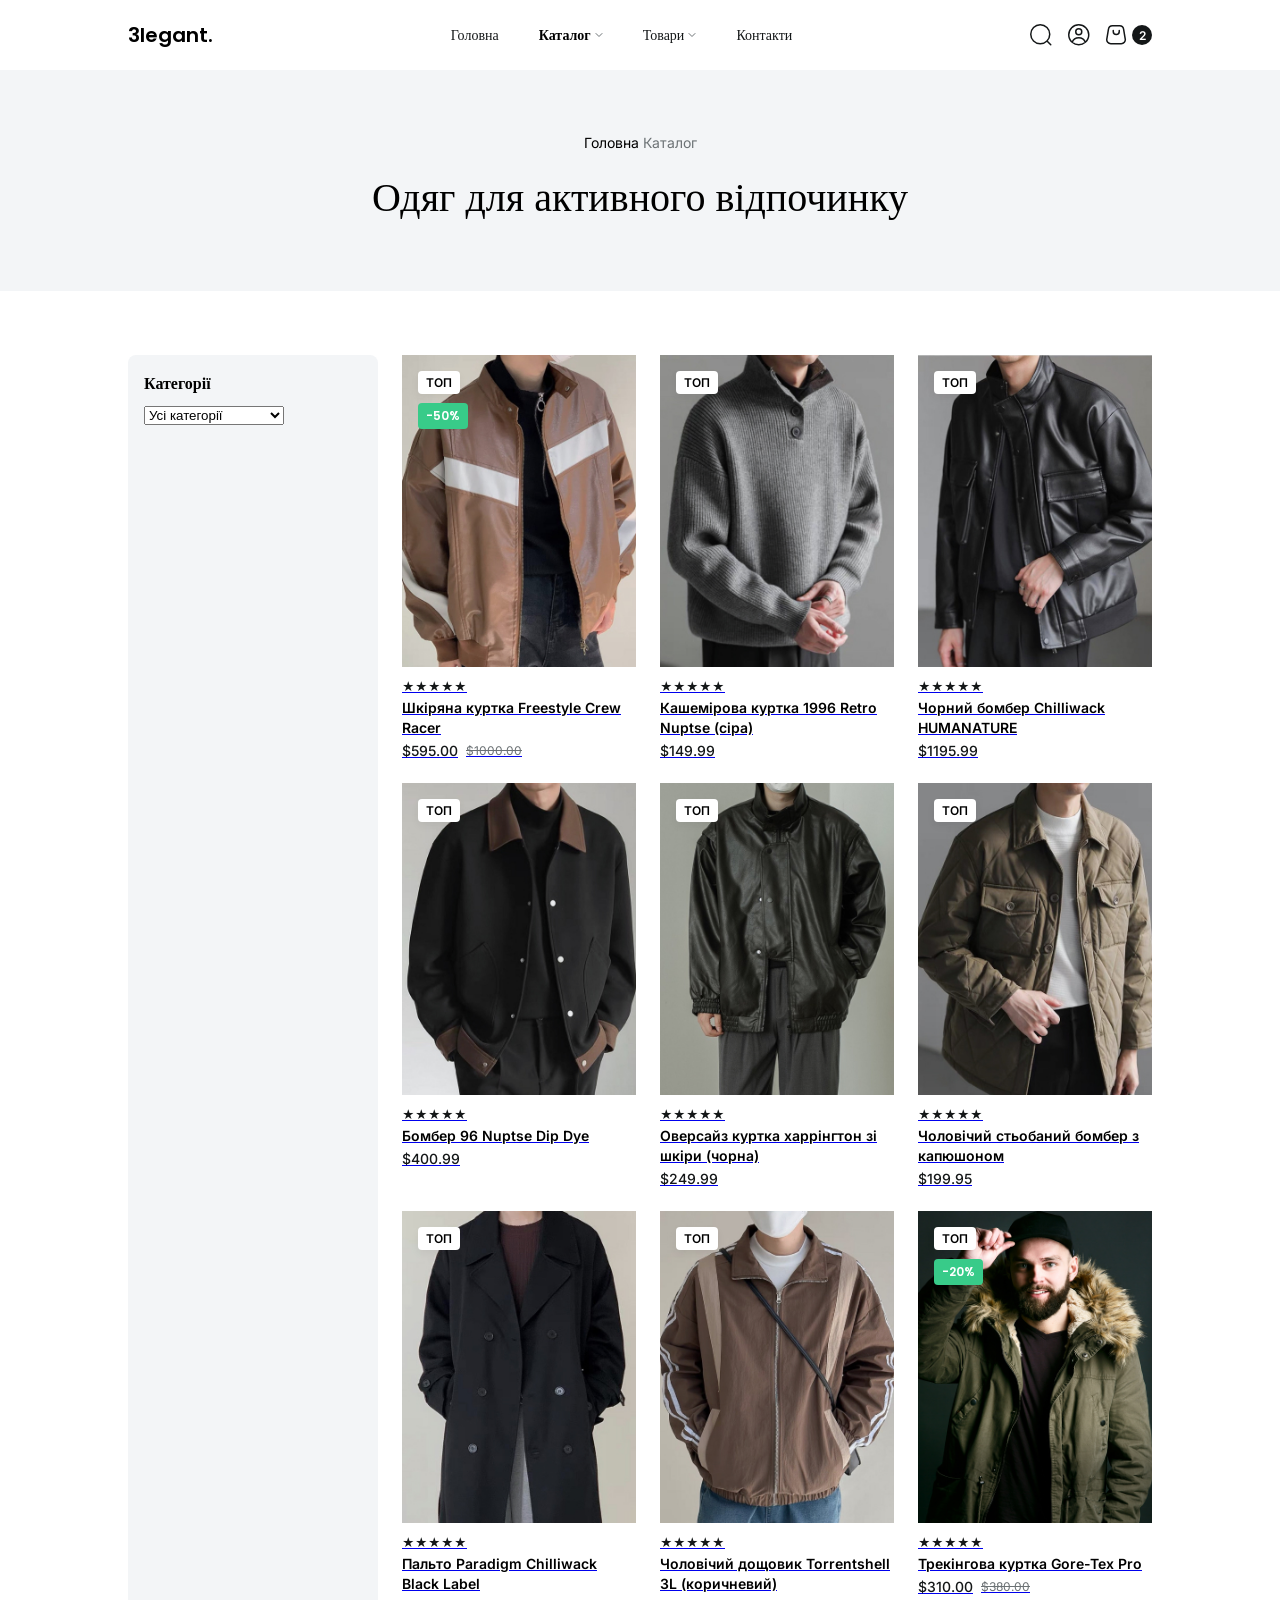
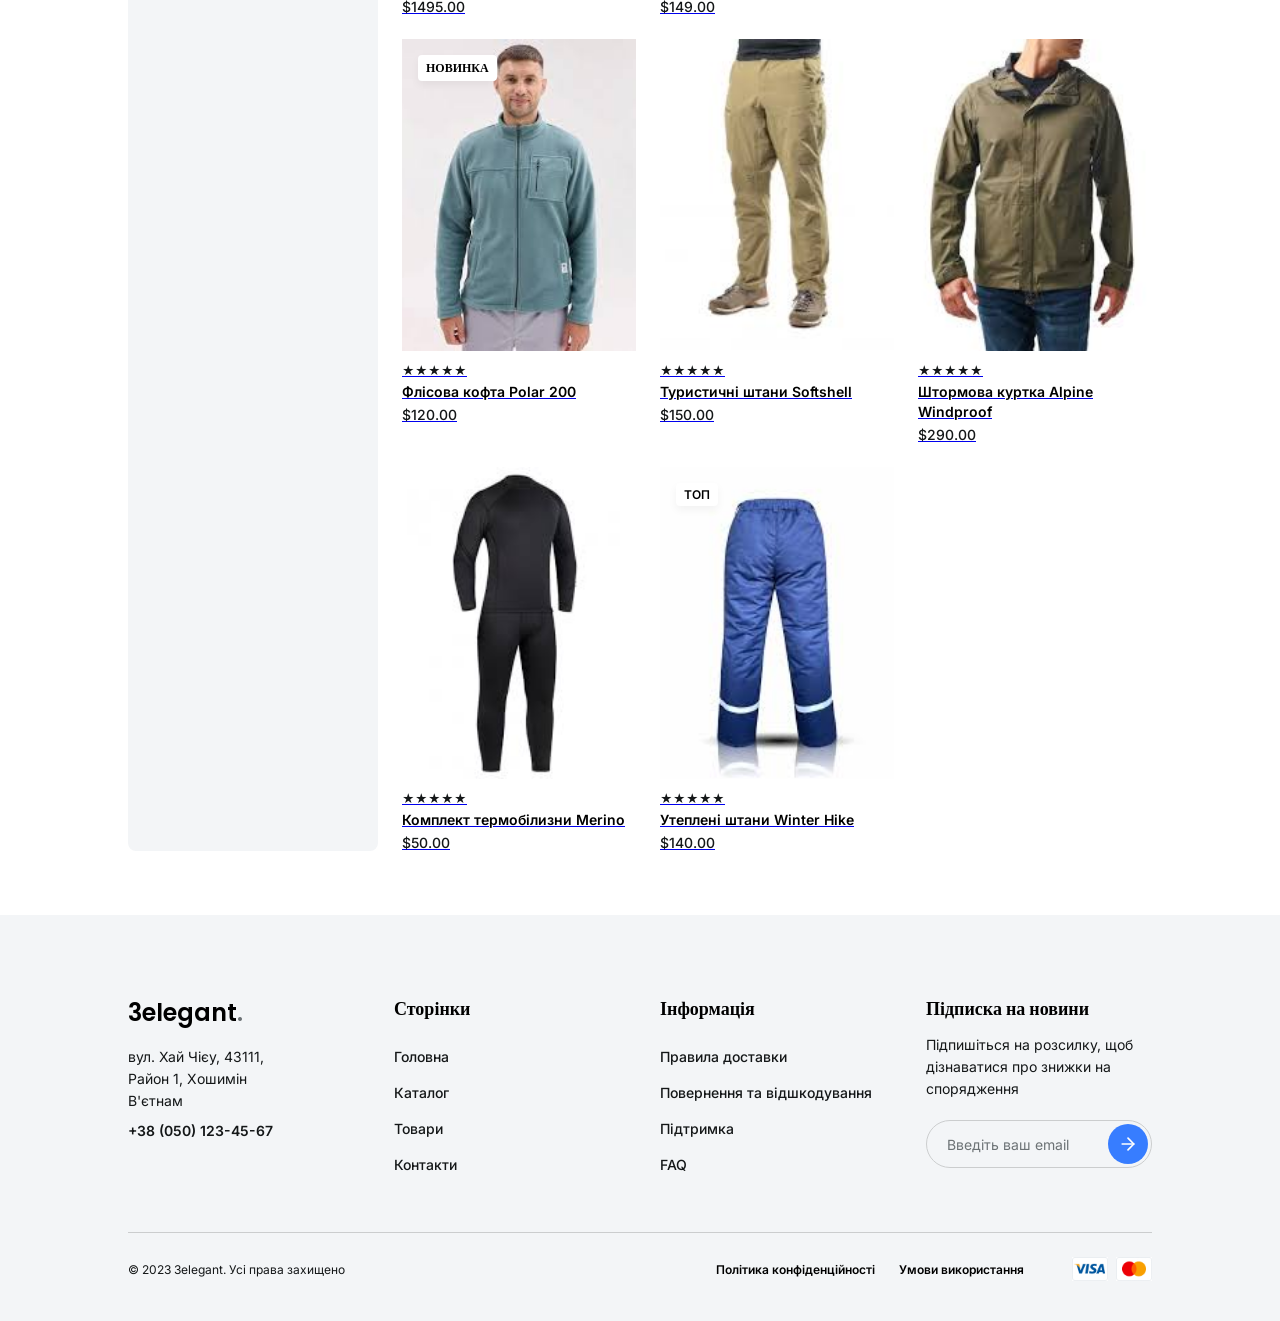
==== commit bd80657d: "dynamic content with json files and some animations" ====
--- a/catalog.html
+++ b/catalog.html
@@ -13,7 +13,7 @@
   <div class="cart-modal">
     <div class="cart-modal-header">
       <h2>Ваш кошик</h2>
-      <button class="cart-close-btn" id="closeCart" aria-label="Закрити">&times;</button>
+      <button class="cart-close-btn" id="closeCart" aria-label="Закрити"></button>
     </div>
     <div class="cart-modal-body">
       <p>Товарів у кошику: <strong>1</strong></p>
@@ -67,13 +67,16 @@
 
     <section class="catalog-content">
       <div class="catalog-layout">
-        <aside class="filters-sidebar">
+       <aside class="filters-sidebar">
           <div class="filter-group">
             <h3 class="filter-title">Категорії</h3>
-            <label><input type="checkbox" class="category-filter" value="jackets"> Куртки та пуховики</label><br>
-            <label><input type="checkbox" class="category-filter" value="fleece"> Светри та кофти</label><br>
-            <label><input type="checkbox" class="category-filter" value="thermal"> Термобілизна</label><br>
-            <label><input type="checkbox" class="category-filter" value="pants"> Штани</label>
+            <select id="categorySelect" class="category-dropdown">
+              <option value="">Усі категорії</option>
+              <option value="jackets">Куртки та пуховики</option>
+              <option value="fleece">Светри та кофти</option>
+              <option value="thermal">Термобілизна</option>
+              <option value="pants">Штани</option>
+            </select>
           </div>
         </aside>
         <div class="catalog-grid" id="catalogGrid">
--- a/assets/css/style.css
+++ b/assets/css/style.css
@@ -1542,6 +1542,103 @@
   padding-top: 4px;
 }
 
+.grid-message {
+  grid-column: 1 / -1;
+  text-align: center;
+  font-family: var(--font-inter);
+  font-size: 0.875rem;
+  color: var(--dark-grey);
+  padding: 20px 0;
+}
+
+.grid-error-message {
+  grid-column: 1 / -1;
+  font-family: var(--font-inter);
+  color: #d9534f;
+  padding: 16px;
+  border: 1px solid #d9534f;
+  border-radius: 8px;
+  background-color: #fdf7f7;
+  text-align: center;
+  font-size: 0.875rem;
+}
+
+@keyframes fadeInUp {
+  from {
+    opacity: 0;
+    transform: translateY(10px);
+  }
+  to {
+    opacity: 1;
+    transform: translateY(0);
+  }
+}
+
+.product-card {
+  animation: fadeInUp 0.35s ease forwards;
+}
+
+button, a, select, input {
+  transition: all 0.2s ease;
+}
+
+@keyframes modalFadeIn {
+  from {
+    opacity: 0;
+    transform: scale(0.95);
+  }
+  to {
+    opacity: 1;
+    transform: scale(1);
+  }
+}
+
+.cart-modal-overlay.active .cart-modal {
+  animation: modalFadeIn 0.25s ease forwards;
+}
+
+.reveal {
+  opacity: 0;
+  transform: translateY(10px);
+  transition: opacity 0.4s ease-out, transform 0.4s ease-out;
+  will-change: opacity, transform;
+}
+
+.reveal.active {
+  opacity: 1;
+  transform: translateY(0);
+}
+
+.contact-form .btn-primary {
+  display: inline-block;
+  width: 100%;
+  padding: 14px 24px;
+  background-color: var(--dark-grey);
+  color: var(--white);
+  font-family: var(--font-inter, sans-serif);
+  font-size: 0.95rem;
+  font-weight: 500;
+  text-align: center;
+  border: none;
+  border-radius: 8px;
+  cursor: pointer;
+  transition: background-color 0.25s ease, transform 0.2s ease, opacity 0.2s ease;
+}
+
+.contact-form .btn-primary:hover {
+  background-color: #35393b;
+  transform: translateY(-2px);
+}
+
+.contact-form .btn-primary:active {
+  transform: translateY(0);
+}
+
+.contact-form .btn-primary:disabled {
+  opacity: 0.7;
+  cursor: not-allowed;
+  transform: none;
+}
 
 @media (min-width: 481px) {
   
@@ -2075,9 +2172,36 @@
   .cart-modal-footer {
     padding-top: 8px;
   }
-}
+
+.grid-message,
+  .grid-error-message {
+    font-size: 1rem;
+  }
 
 @keyframes modalFadeIn {
   from { opacity: 0; transform: translateY(-10px); }
   to { opacity: 1; transform: translateY(0); }
-}+}
+
+.product-card {
+    transition: transform 0.3s ease, box-shadow 0.3s ease;
+  }
+
+  .product-card:hover {
+    transform: translateY(-4px);
+  }
+
+  .product-card:hover .product-img {
+    transform: scale(1.05);
+  }
+
+  .product-img {
+    transition: transform 0.4s ease;
+  }
+
+  .reveal {
+    transform: translateY(25px);
+    transition: opacity 0.6s ease-out, transform 0.6s ease-out;
+  }
+}
+
